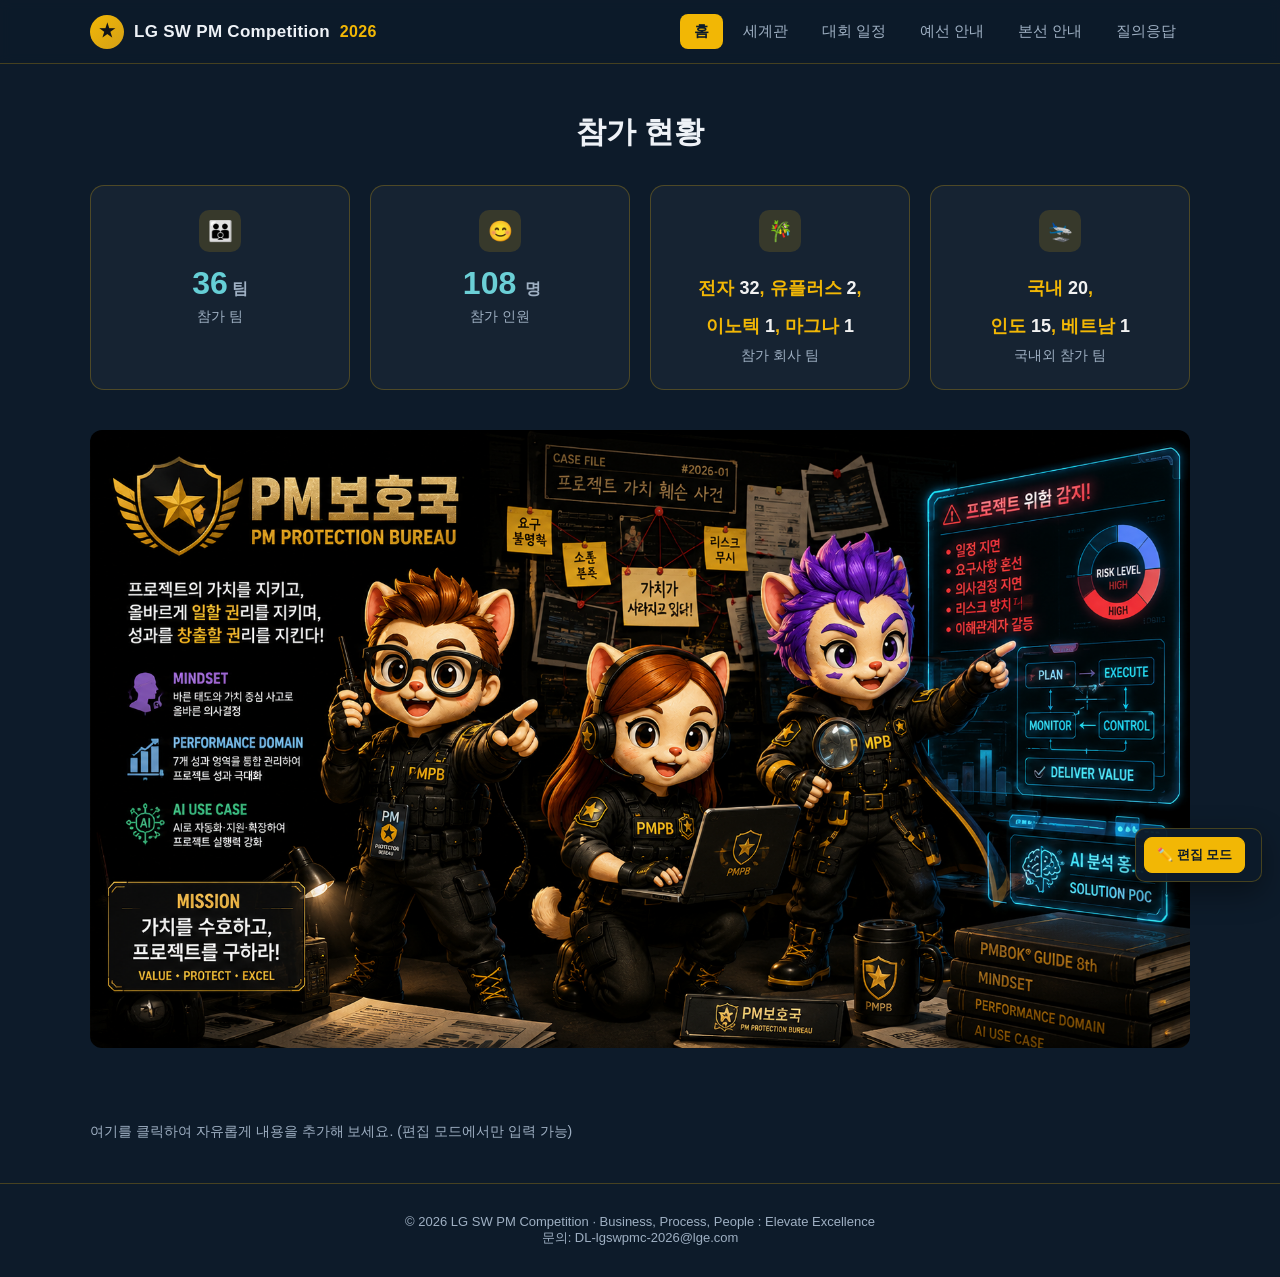
==== index.html @ bada1f9b "참가 현황 아래 PMPB 캐릭터 이미지 추가" ====
<!DOCTYPE html>
<html lang="ko"><head>
<meta charset="UTF-8">
<meta name="viewport" content="width=device-width, initial-scale=1.0">
<title>LG SW PM Competition 2026</title>
<link rel="stylesheet" href="assets/css/style.css">
</head>
<body>
<header class="site-header">
  <div class="container nav-wrap">
    <a class="brand" href="index.html">
      <span class="badge">★</span>
      <span class="title-main">LG SW PM Competition</span>
      <span class="title-year">2026</span>
    </a>
    <button class="nav-toggle" aria-label="메뉴 열기">☰</button>
    <nav>
      <ul class="nav-menu">
        <li><a href="index.html" class="active">홈</a></li>
        <li><a href="worldview.html">세계관</a></li>
        <li><a href="schedule.html">대회 일정</a></li>
        <li><a href="prelim.html">예선 안내</a></li>
        <li><a href="final.html">본선 안내</a></li>
        <li><a href="qna.html">질의응답</a></li>
      </ul>
    </nav>
  </div>
</header>

<main id="pageContent" class="editable-region">
<section class="section" style="padding-top: 48px;">
  <div class="container">
    <div class="section-head">
      <h2>참가 현황</h2>
    </div>

    <div class="dashboard-grid">
      <div class="stat-card">
        <div class="stat-icon">👪<br></div>
        <div class="stat-value"><span style="color: rgb(121, 242, 251);"><span style="color: rgb(102, 207, 214);">36</span></span><span class="stat-unit">팀</span></div>
        <div class="stat-label">참가 팀</div>
      </div>
      <div class="stat-card">
        <div class="stat-icon">😊<br></div>
        <div class="stat-value"><span class="stat-unit"><font color="#f2b705"><span style="font-size: 32px;"><span style="color: rgb(107, 207, 214);"><span style="color: rgb(106, 208, 215);"><span style="color: rgb(107, 207, 214);">108</span></span></span>&nbsp;</span></font>명</span></div>
        <div class="stat-label">참가 인원</div>
      </div>
      <div class="stat-card">
        <div class="stat-icon">🎋</div>
        <div class="stat-value"><span style="font-size: 18px;"><span style="font-size: 24px;"><span style="font-size: 18px;">전자 <span style="color: rgb(242, 242, 242);">32</span>, 유플러스&nbsp;</span></span></span><span style="color: rgb(242, 242, 242); font-size: 18px; background-color: rgba(255, 255, 255, 0.04);">2</span><span style="font-size: 18px;"><span style="font-size: 24px;"><span style="font-size: 18px;">,<br>이노텍&nbsp;</span></span></span><span style="color: rgb(242, 242, 242); font-size: 18px; background-color: rgba(255, 255, 255, 0.04);">1</span><span style="font-size: 18px;"><span style="font-size: 24px;"><span style="font-size: 18px;">, 마그나 <font color="#f2f2f2">1</font></span></span></span></div>
        <div class="stat-label">참가 회사 팀</div>
      </div>
      <div class="stat-card">
        <div class="stat-icon">🛬</div>
        <div class="stat-value"><span style="background-color: rgba(255, 255, 255, 0.04); font-size: 18px;">국내&nbsp;<span style="color: rgb(242, 242, 242);">20</span>,<br>인도&nbsp;</span><span style="background-color: rgba(255, 255, 255, 0.04); color: rgb(242, 242, 242); font-size: 18px;">15</span><span style="background-color: rgba(255, 255, 255, 0.04); font-size: 18px;">, 베트남&nbsp;</span><span style="background-color: rgba(255, 255, 255, 0.04); color: rgb(242, 242, 242); font-size: 18px;">1</span></div>
        <div class="stat-label">국내외 참가 팀</div></div></div>

    <div class="hero-image-wrap" style="text-align:center; margin-top: 40px;">
      <img src="assets/img/pmpb_project.png" alt="PM 보호국" style="max-width:100%; height:auto; border-radius: 12px;">
    </div>
  </div></section>
</main>

<div id="freeNotes" class="editable-region free-notes" data-placeholder="여기를 클릭하여 자유롭게 내용을 추가해 보세요. (편집 모드에서만 입력 가능)"></div>

<footer class="site-footer">
  <div class="container">
    © 2026 LG SW PM Competition · Business, Process, People : Elevate Excellence<br>
    문의: DL-lgswpmc-2026@lge.com
  </div>
</footer>

<script src="assets/js/main.js"></script>
<script src="assets/js/editor.js"></script>



</body></html>
---- assets/css/style.css ----
:root {
  --navy: #0d1b2a;
  --navy-light: #16283d;
  --gold: #f2b705;
  --gold-dark: #d4a017;
  --black: #111318;
  --text: #eef2f7;
  --muted: #9fb0c3;
  --card: rgba(255, 255, 255, 0.04);
  --border: rgba(242, 183, 5, 0.25);
}

* { box-sizing: border-box; }

html, body {
  margin: 0;
  padding: 0;
  background: var(--navy);
  color: var(--text);
  font-family: "Pretendard", "Segoe UI", "Malgun Gothic", sans-serif;
  scroll-behavior: smooth;
}

a { color: inherit; text-decoration: none; }

img { max-width: 100%; display: block; }

.container {
  width: min(1100px, 92%);
  margin: 0 auto;
}

/* Header / Nav */
.site-header {
  position: sticky;
  top: 0;
  z-index: 100;
  background: rgba(13, 27, 42, 0.92);
  backdrop-filter: blur(6px);
  border-bottom: 1px solid var(--border);
}

.nav-wrap {
  display: flex;
  align-items: center;
  justify-content: space-between;
  padding: 14px 0;
}

.brand {
  display: flex;
  align-items: center;
  gap: 10px;
  font-weight: 800;
  letter-spacing: 0.3px;
}

.brand .badge {
  width: 34px;
  height: 34px;
  border-radius: 50%;
  background: linear-gradient(135deg, var(--gold), var(--gold-dark));
  display: flex;
  align-items: center;
  justify-content: center;
  color: var(--black);
  font-size: 16px;
}

.brand .title-main { color: var(--text); font-size: 17px; }
.brand .title-year { color: var(--gold); }

.nav-menu {
  display: flex;
  gap: 6px;
  list-style: none;
  margin: 0;
  padding: 0;
}

.nav-menu a {
  display: inline-block;
  padding: 8px 14px;
  border-radius: 8px;
  font-size: 14.5px;
  color: var(--muted);
  transition: 0.2s;
}

.nav-menu a:hover,
.nav-menu a.active {
  color: var(--navy);
  background: var(--gold);
  font-weight: 700;
}

.nav-toggle {
  display: none;
  background: none;
  border: 1px solid var(--border);
  color: var(--gold);
  padding: 8px 12px;
  border-radius: 8px;
  font-size: 18px;
  cursor: pointer;
}

/* Hero */
.hero {
  position: relative;
  padding: 56px 0 40px;
  overflow: hidden;
}

.hero::before {
  content: "";
  position: absolute;
  inset: 0;
  background: radial-gradient(circle at 20% 20%, rgba(242, 183, 5, 0.12), transparent 45%),
    radial-gradient(circle at 80% 60%, rgba(120, 60, 220, 0.14), transparent 45%);
  pointer-events: none;
}

.hero-grid {
  display: grid;
  grid-template-columns: 1.1fr 1fr;
  gap: 32px;
  align-items: center;
  position: relative;
  z-index: 1;
}

.hero-image {
  border-radius: 18px;
  overflow: hidden;
  border: 1px solid var(--border);
  background: var(--card);
  box-shadow: 0 20px 50px rgba(0, 0, 0, 0.35);
}

.hero-image img {
  width: 100%;
  height: auto;
}

.hero-image .img-fallback {
  aspect-ratio: 16/10;
  display: flex;
  align-items: center;
  justify-content: center;
  color: var(--muted);
  font-size: 14px;
  text-align: center;
  padding: 20px;
}

.eyebrow {
  display: inline-block;
  color: var(--gold);
  font-weight: 700;
  letter-spacing: 1.5px;
  font-size: 13px;
  margin-bottom: 12px;
  text-transform: uppercase;
}

.hero h1 {
  font-size: clamp(28px, 4vw, 44px);
  line-height: 1.25;
  margin: 0 0 16px;
}

.hero h1 .accent { color: var(--gold); }

.hero p.lead {
  color: var(--muted);
  font-size: 16px;
  line-height: 1.7;
  margin-bottom: 24px;
}

.btn-row { display: flex; gap: 12px; flex-wrap: wrap; }

.btn {
  display: inline-block;
  padding: 12px 22px;
  border-radius: 10px;
  font-weight: 700;
  font-size: 14.5px;
  cursor: pointer;
  border: 1px solid transparent;
  transition: 0.2s;
}

.btn-primary {
  background: var(--gold);
  color: var(--navy);
}
.btn-primary:hover { background: var(--gold-dark); }

.btn-ghost {
  background: transparent;
  border-color: var(--border);
  color: var(--text);
}
.btn-ghost:hover { border-color: var(--gold); color: var(--gold); }

/* Sections */
.section { padding: 64px 0; }
.section-alt { background: var(--navy-light); }

.section-head { margin-bottom: 32px; text-align: center; }
.section-head h2 { font-size: clamp(22px, 3vw, 30px); margin: 0 0 10px; }
.section-head p { color: var(--muted); max-width: 640px; margin: 0 auto; }

.card-grid {
  display: grid;
  grid-template-columns: repeat(3, 1fr);
  gap: 20px;
}

.card {
  background: var(--card);
  border: 1px solid var(--border);
  border-radius: 14px;
  padding: 24px;
}

.card .icon {
  width: 42px;
  height: 42px;
  border-radius: 10px;
  background: rgba(242, 183, 5, 0.15);
  color: var(--gold);
  display: flex;
  align-items: center;
  justify-content: center;
  font-size: 20px;
  margin-bottom: 14px;
}

.card h3 { margin: 0 0 8px; font-size: 17px; }
.card p { margin: 0; color: var(--muted); font-size: 14px; line-height: 1.65; }

/* Character strip */
.character-strip {
  display: grid;
  grid-template-columns: repeat(3, 1fr);
  gap: 20px;
  margin-top: 36px;
}

.character-card {
  background: var(--card);
  border: 1px solid var(--border);
  border-radius: 14px;
  padding: 20px;
  text-align: center;
}

.character-card h4 { margin: 10px 0 6px; color: var(--gold); }
.character-card p { color: var(--muted); font-size: 13.5px; line-height: 1.6; margin: 0; }

/* Timeline */
.timeline {
  position: relative;
  margin: 0;
  padding: 0;
  list-style: none;
}

.timeline::before {
  content: "";
  position: absolute;
  left: 18px;
  top: 0;
  bottom: 0;
  width: 2px;
  background: var(--border);
}

.timeline li {
  position: relative;
  padding: 0 0 32px 52px;
}

.timeline li::before {
  content: "";
  position: absolute;
  left: 10px;
  top: 4px;
  width: 18px;
  height: 18px;
  border-radius: 50%;
  background: var(--gold);
  border: 3px solid var(--navy);
}

.timeline .date {
  color: var(--gold);
  font-weight: 700;
  font-size: 13.5px;
  display: block;
  margin-bottom: 6px;
}

.timeline h3 { margin: 0 0 6px; font-size: 17px; }
.timeline p { margin: 0; color: var(--muted); font-size: 14px; line-height: 1.6; }

/* Dashboard (home stat cards) */
.dashboard-grid {
  display: grid;
  grid-template-columns: repeat(4, 1fr);
  gap: 20px;
}

.stat-card {
  background: var(--card);
  border: 1px solid var(--border);
  border-radius: 14px;
  padding: 24px;
  text-align: center;
}

.stat-icon {
  width: 42px;
  height: 42px;
  margin: 0 auto 12px;
  border-radius: 10px;
  background: rgba(242, 183, 5, 0.15);
  color: var(--gold);
  display: flex;
  align-items: center;
  justify-content: center;
  font-size: 20px;
}

.stat-value {
  font-size: 32px;
  font-weight: 800;
  color: var(--gold);
  line-height: 1.2;
}

.stat-value .stat-unit {
  font-size: 16px;
  font-weight: 600;
  color: var(--muted);
  margin-left: 4px;
}

.stat-label {
  margin-top: 6px;
  font-size: 13.5px;
  color: var(--muted);
}

/* Progress steps (home) */
.progress-steps {
  position: relative;
  margin: 0;
  padding: 0;
  list-style: none;
}

.progress-steps::before {
  content: "";
  position: absolute;
  left: 18px;
  top: 0;
  bottom: 0;
  width: 2px;
  background: var(--border);
}

.progress-steps li {
  position: relative;
  padding: 0 0 32px 52px;
}

.progress-steps .step-dot {
  position: absolute;
  left: 10px;
  top: 4px;
  width: 18px;
  height: 18px;
  border-radius: 50%;
  background: var(--navy-light);
  border: 3px solid var(--border);
}

.progress-steps .step-done .step-dot {
  background: var(--gold);
  border-color: var(--navy);
}

.progress-steps .step-active .step-dot {
  background: var(--navy);
  border-color: var(--gold);
  box-shadow: 0 0 0 3px rgba(242, 183, 5, 0.25);
}

.progress-steps .step-status {
  display: inline-block;
  font-size: 12px;
  font-weight: 700;
  color: var(--muted);
  background: rgba(255, 255, 255, 0.06);
  border-radius: 999px;
  padding: 2px 10px;
  margin-bottom: 6px;
}

.progress-steps .step-done .step-status {
  color: var(--navy);
  background: var(--gold);
}

.progress-steps .step-active .step-status {
  color: var(--gold);
  background: rgba(242, 183, 5, 0.15);
}

.progress-steps h3 { margin: 0 0 6px; font-size: 17px; }
.progress-steps p { margin: 0; color: var(--muted); font-size: 14px; line-height: 1.6; }

/* Info table */
.info-table {
  width: 100%;
  border-collapse: collapse;
  overflow: hidden;
  border-radius: 12px;
  border: 1px solid var(--border);
}

.info-table th, .info-table td {
  padding: 14px 18px;
  text-align: left;
  border-bottom: 1px solid var(--border);
  font-size: 14.5px;
}

.info-table th {
  width: 180px;
  background: rgba(242, 183, 5, 0.08);
  color: var(--gold);
  font-weight: 700;
}

.info-table tr:last-child th, .info-table tr:last-child td { border-bottom: none; }

.note-box {
  margin-top: 20px;
  padding: 16px 20px;
  border-left: 3px solid var(--gold);
  background: var(--card);
  border-radius: 8px;
  color: var(--muted);
  font-size: 13.5px;
  line-height: 1.7;
}

/* QnA */
.qna-form {
  background: var(--card);
  border: 1px solid var(--border);
  border-radius: 14px;
  padding: 28px;
  margin-bottom: 36px;
}

.form-row {
  display: grid;
  grid-template-columns: 1fr 1fr;
  gap: 16px;
  margin-bottom: 16px;
}

.form-field { display: flex; flex-direction: column; gap: 6px; }
.form-field.full { grid-column: 1 / -1; }

.form-field label { font-size: 13.5px; color: var(--muted); font-weight: 600; }

.form-field input,
.form-field textarea {
  background: var(--navy);
  border: 1px solid var(--border);
  border-radius: 8px;
  padding: 10px 12px;
  color: var(--text);
  font-size: 14px;
  font-family: inherit;
}

.form-field textarea { resize: vertical; min-height: 110px; }

.form-field input:focus,
.form-field textarea:focus {
  outline: none;
  border-color: var(--gold);
}

.form-actions {
  display: flex;
  align-items: center;
  gap: 14px;
}

.form-status { font-size: 13.5px; color: var(--muted); }
.form-status.success { color: #7ee787; }
.form-status.error { color: #ff8080; }

.qna-list { display: flex; flex-direction: column; gap: 14px; }

.qna-item {
  background: var(--card);
  border: 1px solid var(--border);
  border-radius: 12px;
  padding: 18px 20px;
}

.qna-item .qna-meta {
  display: flex;
  justify-content: space-between;
  color: var(--muted);
  font-size: 12.5px;
  margin-bottom: 8px;
}

.qna-item h4 { margin: 0 0 8px; font-size: 15.5px; }
.qna-item p { margin: 0; color: var(--muted); font-size: 14px; line-height: 1.6; white-space: pre-wrap; }

.empty-state {
  text-align: center;
  color: var(--muted);
  font-size: 14px;
  padding: 30px 0;
  border: 1px dashed var(--border);
  border-radius: 12px;
}

/* Free notes (bottom free-text block, editable in edit mode) */
.free-notes {
  width: min(1100px, 92%);
  margin: 0 auto;
  padding: 8px 0 40px;
  text-align: left;
  font-size: 14px;
  line-height: 1.7;
}

.free-notes:empty::before {
  content: attr(data-placeholder);
  color: var(--muted);
}

/* 자유 작성 영역에 붙여넣은 콘텐츠의 흰색 배경을 무시하고, 링크는 그대로 유지 */
.free-notes,
.free-notes * {
  background-color: transparent !important;
  background-image: none !important;
}

.free-notes a {
  color: var(--gold);
  text-decoration: underline;
}

/* 본문 영역에 붙여넣은 링크/텍스트의 흰색 배경 제거 (카드 등 자체 컴포넌트 배경은 영향 없음) */
.editable-region a[style*="background"],
.editable-region span[style*="background"] {
  background-color: transparent !important;
  background-image: none !important;
}

/* Footer */
.site-footer {
  border-top: 1px solid var(--border);
  padding: 30px 0;
  color: var(--muted);
  font-size: 13px;
  text-align: center;
}

@media (max-width: 900px) {
  .hero-grid { grid-template-columns: 1fr; }
  .card-grid, .character-strip { grid-template-columns: 1fr; }
  .dashboard-grid { grid-template-columns: repeat(2, 1fr); }
  .form-row { grid-template-columns: 1fr; }
  .nav-menu {
    position: absolute;
    top: 100%;
    left: 0;
    right: 0;
    flex-direction: column;
    background: var(--navy);
    border-bottom: 1px solid var(--border);
    padding: 10px;
    display: none;
  }
  .nav-menu.open { display: flex; }
  .nav-toggle { display: inline-block; }
}

/* In-place editor */
.editable-region.edit-active {
  outline: 2px dashed var(--gold);
  outline-offset: 6px;
}

.editable-region.edit-active * {
  cursor: text;
}

.free-notes.edit-active {
  min-height: 80px;
  border-radius: 10px;
}

.editor-toolbar {
  position: fixed;
  right: 18px;
  bottom: 18px;
  z-index: 999;
  display: flex;
  align-items: center;
  gap: 8px;
  background: rgba(13, 27, 42, 0.95);
  border: 1px solid var(--border);
  border-radius: 10px;
  padding: 8px;
  box-shadow: 0 10px 30px rgba(0, 0, 0, 0.4);
  flex-wrap: wrap;
  max-width: 90vw;
}

.editor-btn {
  background: transparent;
  border: 1px solid var(--border);
  color: var(--text);
  padding: 8px 12px;
  border-radius: 8px;
  font-size: 13px;
  font-weight: 600;
  cursor: pointer;
  white-space: nowrap;
}

.editor-btn:hover { border-color: var(--gold); color: var(--gold); }

.editor-btn-main {
  background: var(--gold);
  color: var(--navy);
  border-color: var(--gold);
}
.editor-btn-main:hover { background: var(--gold-dark); color: var(--navy); }

.editor-btn-danger { border-color: #ff8080; color: #ff8080; }
.editor-btn-danger:hover { background: #ff8080; color: var(--navy); }

.editor-color-label {
  display: flex;
  align-items: center;
  gap: 6px;
  font-size: 12px;
  color: var(--muted);
}

.editor-color-label input[type="color"] {
  width: 28px;
  height: 24px;
  padding: 0;
  border: 1px solid var(--border);
  border-radius: 6px;
  background: transparent;
  cursor: pointer;
}

.editor-size-select {
  background: var(--navy);
  border: 1px solid var(--border);
  border-radius: 8px;
  padding: 6px 8px;
  color: var(--text);
  font-size: 12px;
}

.editor-status {
  font-size: 12px;
  color: var(--muted);
  max-width: 220px;
}

.editor-modal-overlay {
  position: fixed;
  inset: 0;
  z-index: 1000;
  background: rgba(0, 0, 0, 0.55);
  display: flex;
  align-items: center;
  justify-content: center;
}

.editor-modal-box {
  background: var(--navy-light);
  border: 1px solid var(--border);
  border-radius: 12px;
  padding: 24px;
  width: min(360px, 90vw);
  box-shadow: 0 20px 50px rgba(0, 0, 0, 0.45);
}

.editor-modal-box h3 {
  margin: 0 0 10px;
  font-size: 17px;
  color: var(--gold);
}

.editor-modal-box p {
  margin: 0 0 16px;
  color: var(--muted);
  font-size: 14px;
  line-height: 1.6;
}

.editor-modal-input {
  width: 100%;
  background: var(--navy);
  border: 1px solid var(--border);
  border-radius: 8px;
  padding: 10px 12px;
  color: var(--text);
  font-size: 14px;
  margin-bottom: 18px;
}

.editor-modal-input:focus {
  outline: none;
  border-color: var(--gold);
}

.editor-modal-actions {
  display: flex;
  justify-content: flex-end;
  gap: 10px;
}
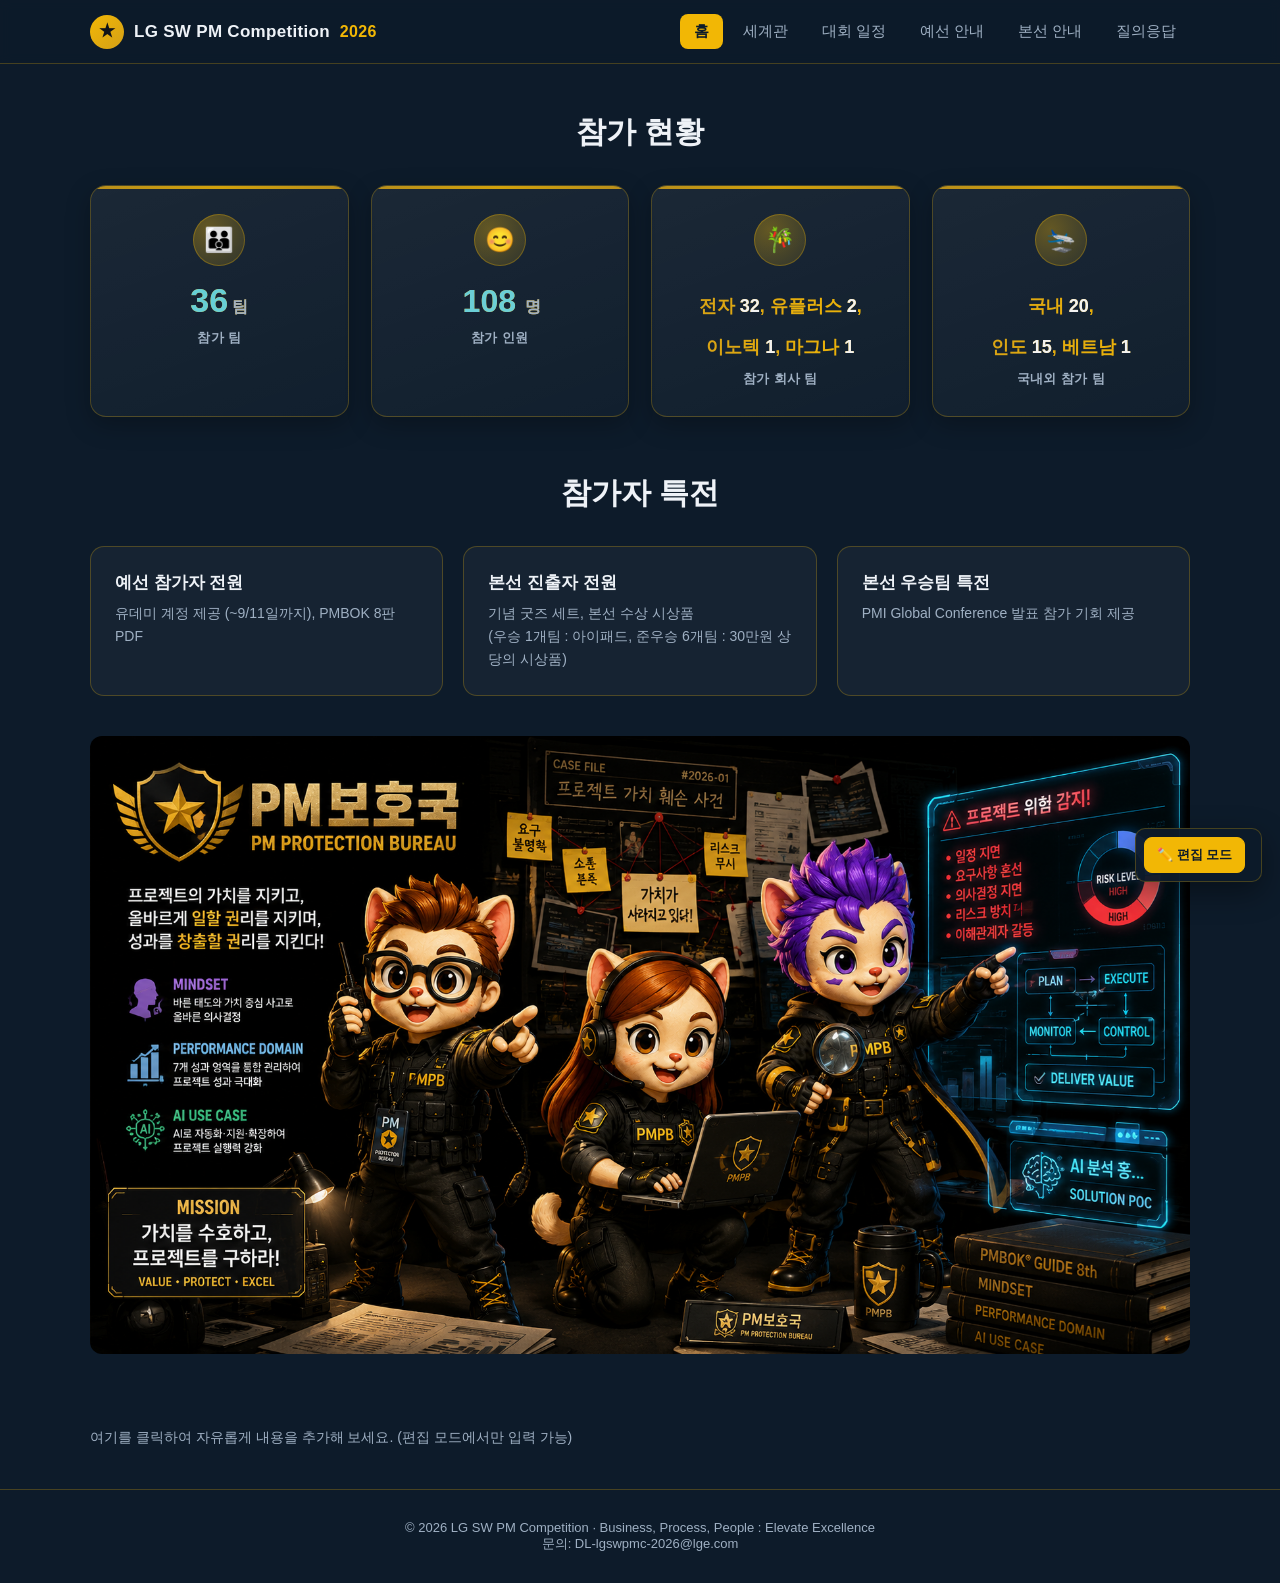
==== commit c90fa4c9: "홈페이지에 참가자 특전 섹션 추가" ====
--- a/index.html
+++ b/index.html
@@ -55,6 +55,24 @@
         <div class="stat-value"><span style="background-color: rgba(255, 255, 255, 0.04); font-size: 18px;">국내&nbsp;<span style="color: rgb(242, 242, 242);">20</span>,<br>인도&nbsp;</span><span style="background-color: rgba(255, 255, 255, 0.04); color: rgb(242, 242, 242); font-size: 18px;">15</span><span style="background-color: rgba(255, 255, 255, 0.04); font-size: 18px;">, 베트남&nbsp;</span><span style="background-color: rgba(255, 255, 255, 0.04); color: rgb(242, 242, 242); font-size: 18px;">1</span></div>
         <div class="stat-label">국내외 참가 팀</div></div></div>
 
+    <div class="section-head" style="margin-top: 56px;">
+      <h2>참가자 특전</h2>
+    </div>
+    <div class="card-grid">
+      <div class="card">
+        <h3>예선 참가자 전원</h3>
+        <p>유데미 계정 제공 (~9/11일까지), PMBOK 8판 PDF</p>
+      </div>
+      <div class="card">
+        <h3>본선 진출자 전원</h3>
+        <p>기념 굿즈 세트, 본선 수상 시상품<br>(우승 1개팀 : 아이패드, 준우승 6개팀 : 30만원 상당의 시상품)</p>
+      </div>
+      <div class="card">
+        <h3>본선 우승팀 특전</h3>
+        <p>PMI Global Conference 발표 참가 기회 제공</p>
+      </div>
+    </div>
+
     <div class="hero-image-wrap" style="text-align:center; margin-top: 40px;">
       <img src="assets/img/pmpb_project.png" alt="PM 보호국" style="max-width:100%; height:auto; border-radius: 12px;">
     </div>
--- a/assets/css/style.css
+++ b/assets/css/style.css
@@ -311,35 +311,60 @@
 .dashboard-grid {
   display: grid;
   grid-template-columns: repeat(4, 1fr);
-  gap: 20px;
+  gap: 22px;
 }
 
 .stat-card {
-  background: var(--card);
-  border: 1px solid var(--border);
-  border-radius: 14px;
-  padding: 24px;
+  position: relative;
+  background: linear-gradient(160deg, rgba(255, 255, 255, 0.06), rgba(255, 255, 255, 0.02));
+  border: 1px solid var(--border);
+  border-radius: 16px;
+  padding: 28px 22px;
   text-align: center;
+  overflow: hidden;
+  box-shadow: 0 8px 24px rgba(0, 0, 0, 0.25);
+  transition: transform 0.25s ease, box-shadow 0.25s ease, border-color 0.25s ease;
+}
+
+.stat-card::before {
+  content: "";
+  position: absolute;
+  top: 0;
+  left: 0;
+  right: 0;
+  height: 3px;
+  background: linear-gradient(90deg, var(--gold-dark), var(--gold), var(--gold-dark));
+  opacity: 0.85;
+}
+
+.stat-card:hover {
+  transform: translateY(-6px);
+  border-color: var(--gold);
+  box-shadow: 0 16px 32px rgba(0, 0, 0, 0.35), 0 0 0 1px rgba(242, 183, 5, 0.2);
 }
 
 .stat-icon {
-  width: 42px;
-  height: 42px;
-  margin: 0 auto 12px;
-  border-radius: 10px;
-  background: rgba(242, 183, 5, 0.15);
+  width: 52px;
+  height: 52px;
+  margin: 0 auto 14px;
+  border-radius: 50%;
+  background: radial-gradient(circle at 30% 30%, rgba(242, 183, 5, 0.35), rgba(242, 183, 5, 0.1));
   color: var(--gold);
   display: flex;
   align-items: center;
   justify-content: center;
-  font-size: 20px;
+  font-size: 24px;
+  box-shadow: inset 0 0 0 1px rgba(242, 183, 5, 0.3);
 }
 
 .stat-value {
-  font-size: 32px;
+  font-size: 34px;
   font-weight: 800;
-  color: var(--gold);
   line-height: 1.2;
+  background: linear-gradient(90deg, var(--gold-dark), var(--gold));
+  -webkit-background-clip: text;
+  background-clip: text;
+  color: transparent;
 }
 
 .stat-value .stat-unit {
@@ -347,13 +372,24 @@
   font-weight: 600;
   color: var(--muted);
   margin-left: 4px;
+  background: none;
+  -webkit-background-clip: initial;
+  background-clip: initial;
 }
 
 .stat-label {
-  margin-top: 6px;
-  font-size: 13.5px;
-  color: var(--muted);
-}
+  margin-top: 8px;
+  font-size: 13px;
+  font-weight: 600;
+  letter-spacing: 0.4px;
+  color: var(--muted);
+  text-transform: uppercase;
+}
+
+@media (max-width: 720px) {
+  .dashboard-grid { grid-template-columns: repeat(2, 1fr); }
+}
+
 
 /* Progress steps (home) */
 .progress-steps {
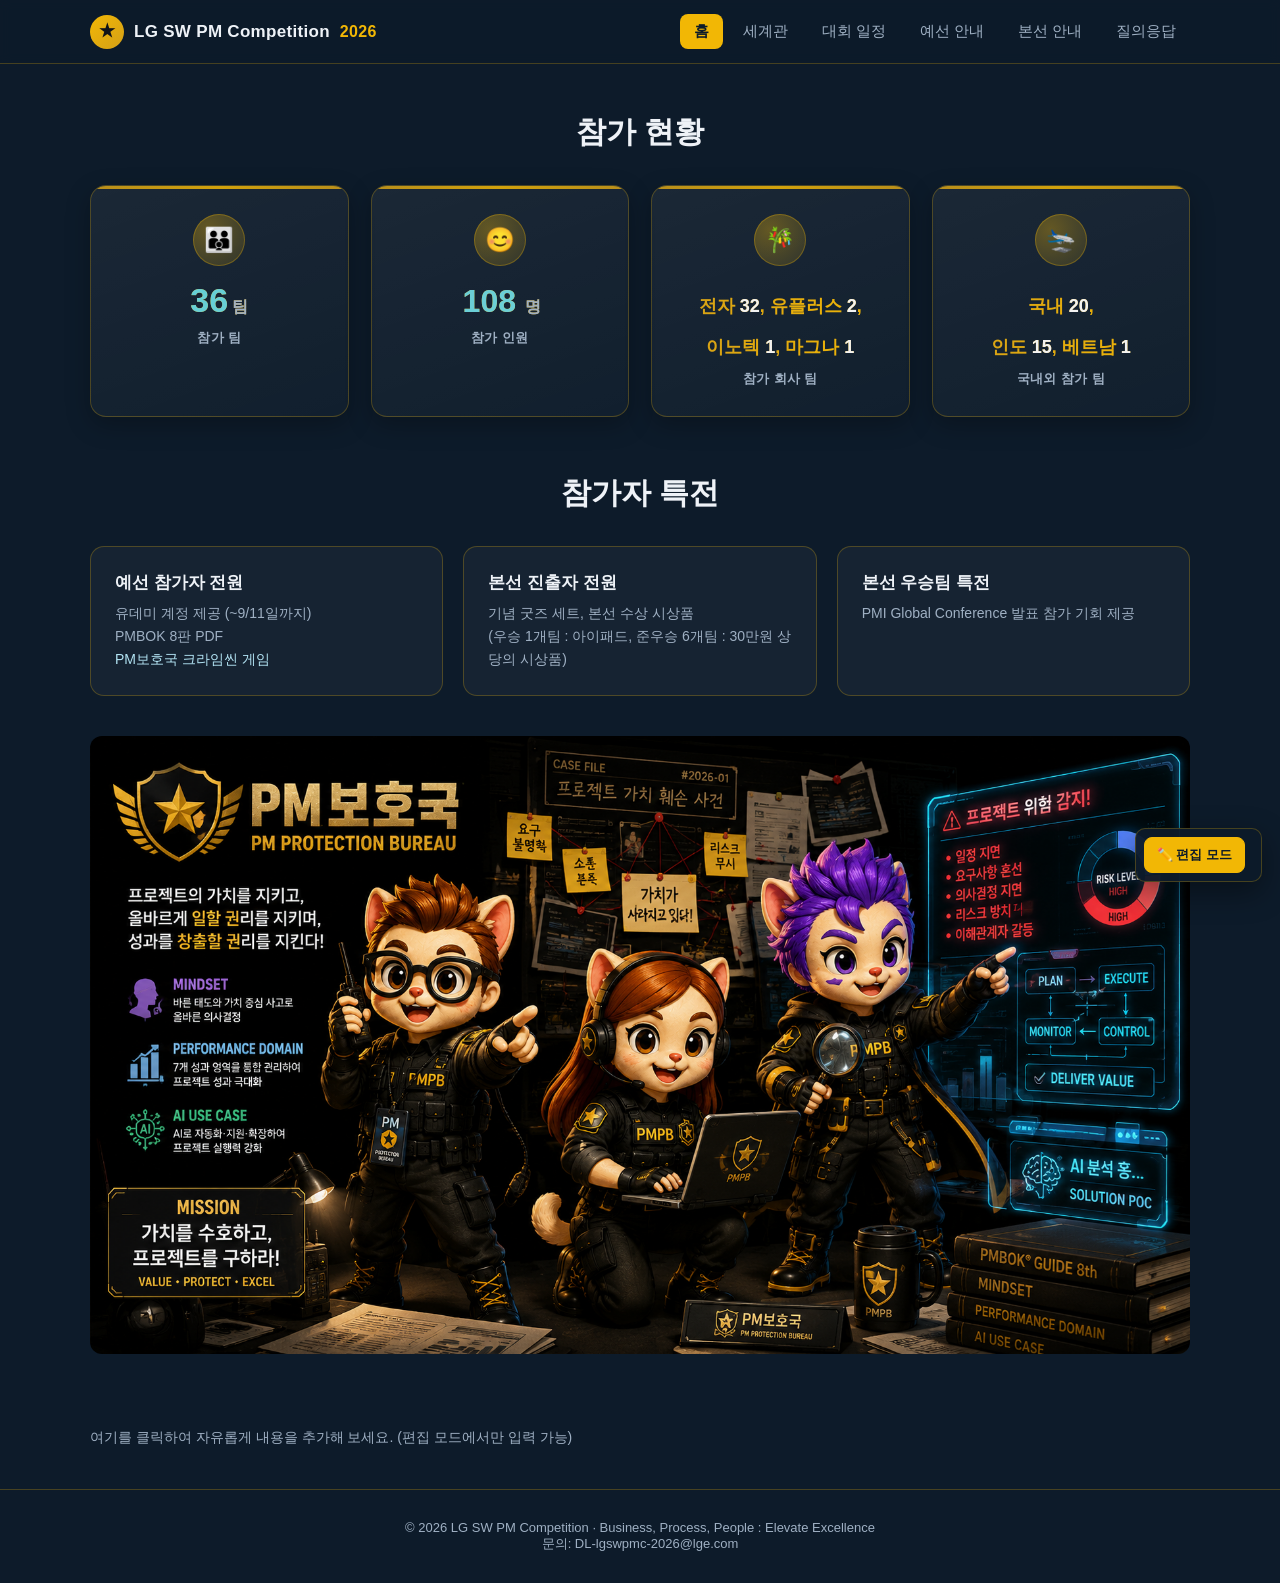
==== commit a21dc174: "참가자 특전 - 예선 참가자 전원 항목에 크라임씬 게임 추가 및 텍스트 색상 반영" ====
--- a/index.html
+++ b/index.html
@@ -61,7 +61,7 @@
     <div class="card-grid">
       <div class="card">
         <h3>예선 참가자 전원</h3>
-        <p>유데미 계정 제공 (~9/11일까지), PMBOK 8판 PDF</p>
+        <p>유데미 계정 제공 (~9/11일까지)</p><p>PMBOK 8판 PDF</p><p><span style="color: rgb(179, 228, 244); background-color: rgba(255, 255, 255, 0.04);">PM보호국 크라임씬 게임</span></p>
       </div>
       <div class="card">
         <h3>본선 진출자 전원</h3>
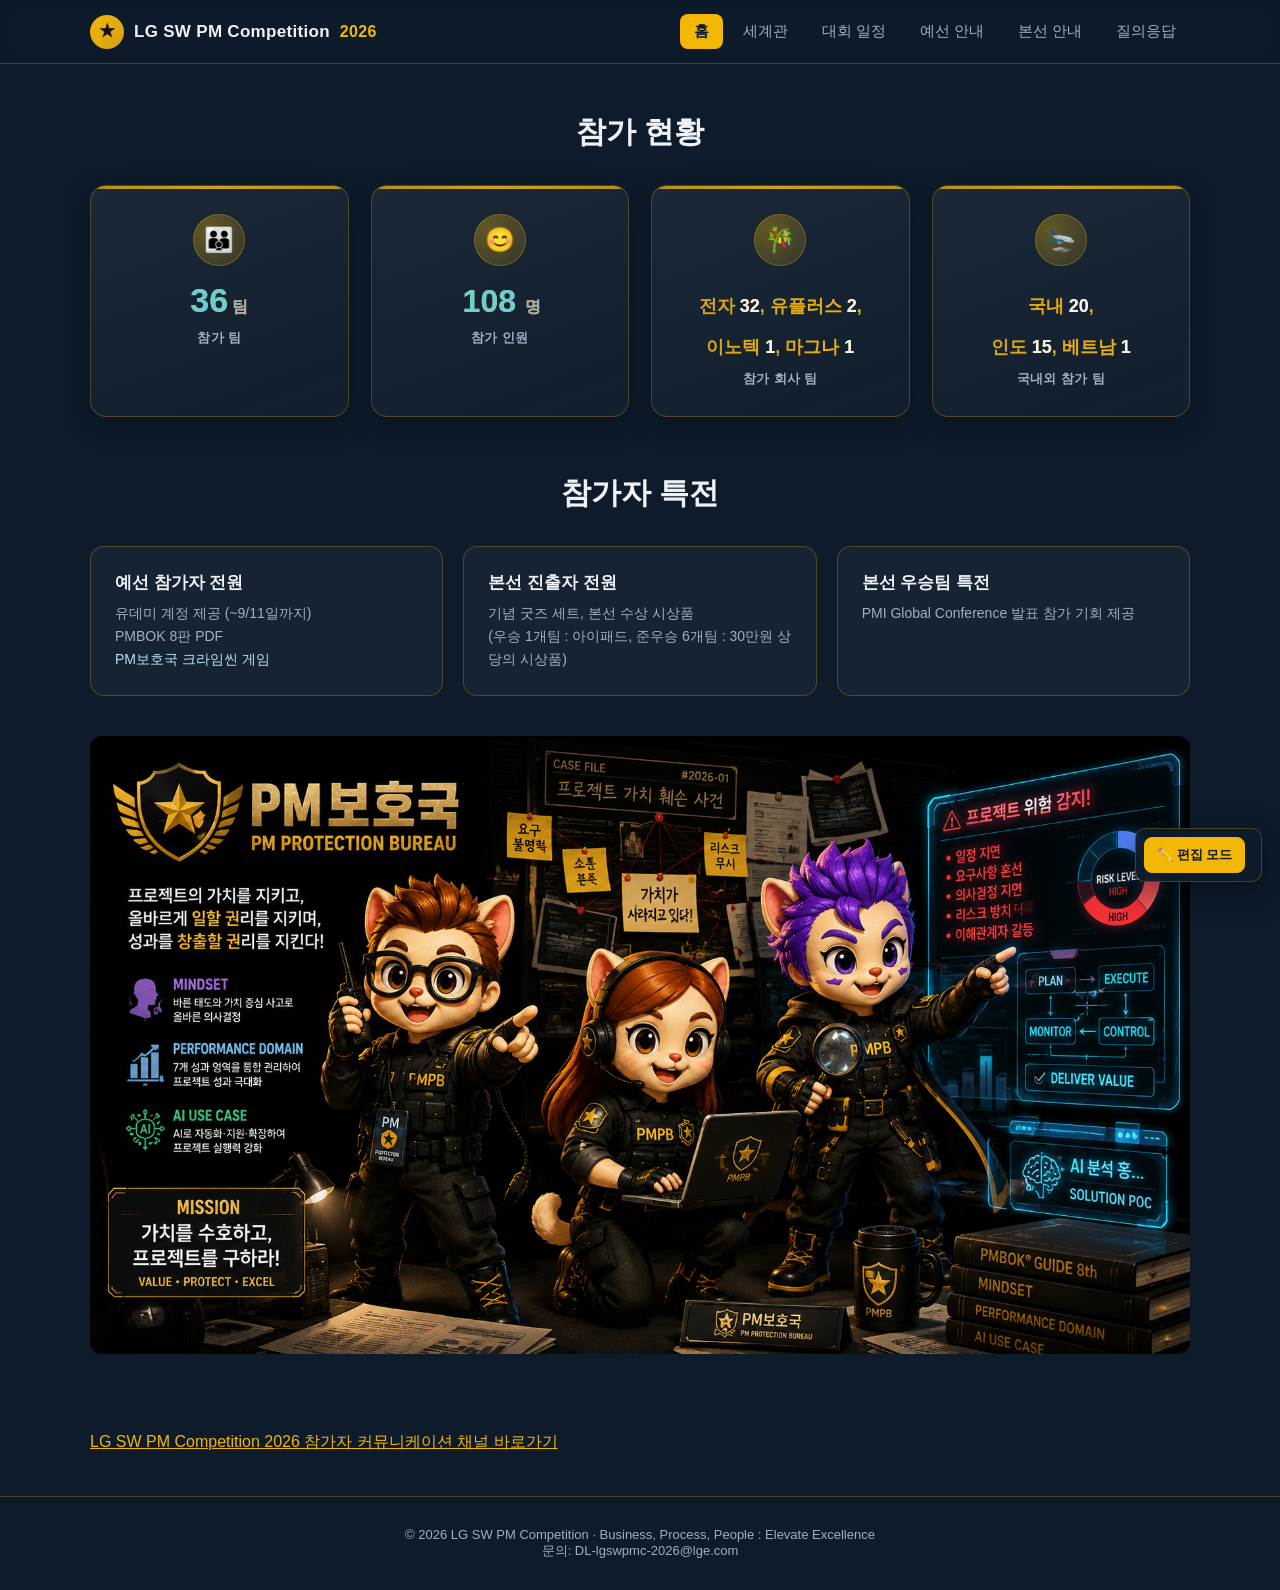
==== commit f4a76a77: "홈 하단 커뮤니케이션 채널 텍스트에 링크 추가" ====
--- a/index.html
+++ b/index.html
@@ -79,7 +79,7 @@
   </div></section>
 </main>
 
-<div id="freeNotes" class="editable-region free-notes" data-placeholder="여기를 클릭하여 자유롭게 내용을 추가해 보세요. (편집 모드에서만 입력 가능)"></div>
+<div id="freeNotes" class="editable-region free-notes" data-placeholder="여기를 클릭하여 자유롭게 내용을 추가해 보세요. (편집 모드에서만 입력 가능)"><span style="color: rgb(249, 220, 238);"><span style="color: rgb(240, 204, 226);"><span style="color: rgb(245, 219, 235);"><span style="color: rgb(251, 223, 240);"><span style="font-size: 18px;"><span style="font-size: 16px;"><a href="https://quizn.show/pbd/info/board/1113834" target="_blank" rel="noopener noreferrer">LG SW PM Competition 2026 참가자 커뮤니케이션 채널 바로가기</a></span></span></span></span></span></span></div>
 
 <footer class="site-footer">
   <div class="container">
--- a/assets/css/style.css
+++ b/assets/css/style.css
@@ -28,6 +28,29 @@
 .container {
   width: min(1100px, 92%);
   margin: 0 auto;
+}
+
+/* Page background silhouette (일정/예선/본선/질의응답 페이지) */
+body.has-bg-silhouette {
+  position: relative;
+}
+
+body.has-bg-silhouette::before {
+  content: "";
+  position: fixed;
+  inset: 0;
+  z-index: 0;
+  background-image: url("../img/pmpb_silhouette.png");
+  background-repeat: no-repeat;
+  background-position: bottom right;
+  background-size: min(560px, 55vw);
+  opacity: 0.08;
+  pointer-events: none;
+}
+
+body.has-bg-silhouette > * {
+  position: relative;
+  z-index: 1;
 }
 
 /* Header / Nav */
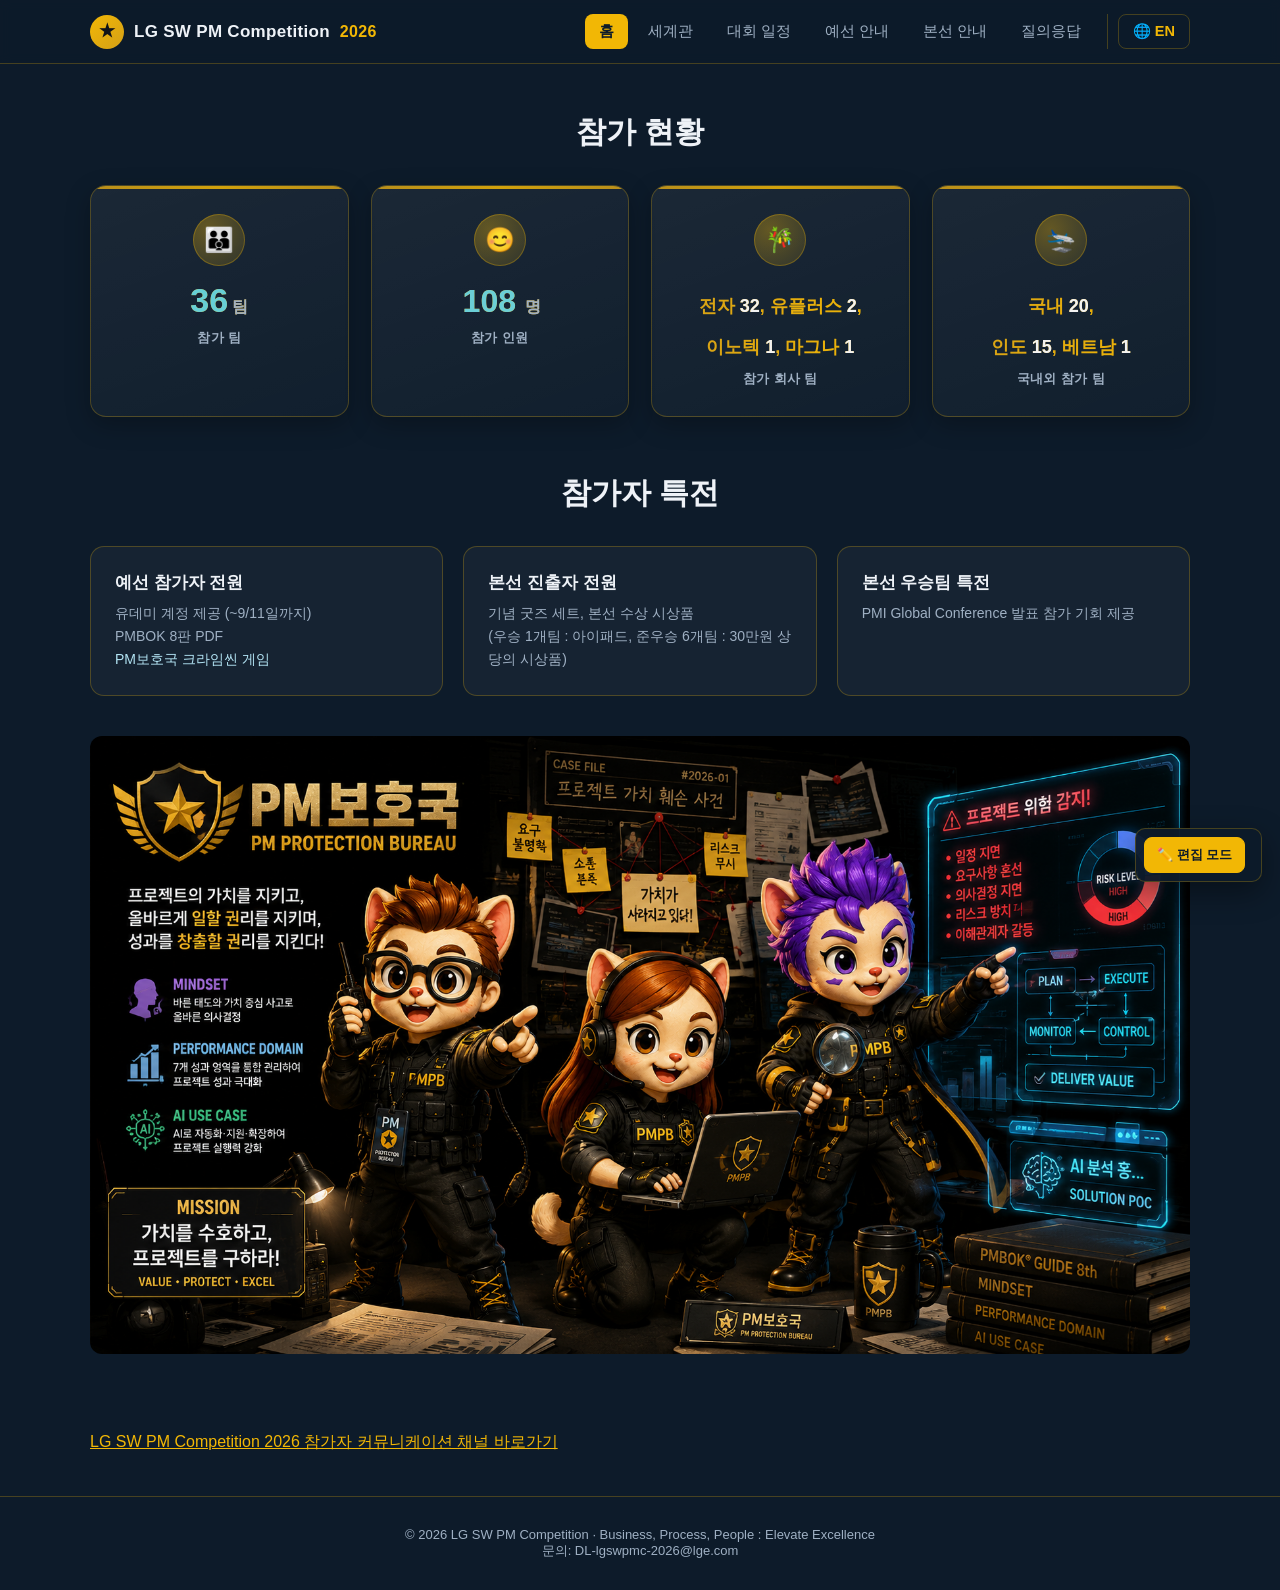
==== commit 5130d335: "Add English (EN) language toggle and translated pages" ====
--- a/index.html
+++ b/index.html
@@ -22,6 +22,7 @@
         <li><a href="prelim.html">예선 안내</a></li>
         <li><a href="final.html">본선 안내</a></li>
         <li><a href="qna.html">질의응답</a></li>
+        <li class="lang-item"><a href="en/index.html">🌐 EN</a></li>
       </ul>
     </nav>
   </div>
--- a/assets/css/style.css
+++ b/assets/css/style.css
@@ -43,8 +43,8 @@
   background-image: url("../img/pmpb_silhouette.png");
   background-repeat: no-repeat;
   background-position: bottom right;
-  background-size: min(560px, 55vw);
-  opacity: 0.08;
+  background-size: min(900px, 80vw);
+  opacity: 0.4;
   pointer-events: none;
 }
 
@@ -126,6 +126,24 @@
   border-radius: 8px;
   font-size: 18px;
   cursor: pointer;
+}
+
+.nav-menu li.lang-item {
+  margin-left: 6px;
+  padding-left: 10px;
+  border-left: 1px solid var(--border);
+}
+
+.nav-menu li.lang-item a {
+  border: 1px solid var(--border);
+  color: var(--gold);
+  font-weight: 600;
+}
+
+.nav-menu li.lang-item a:hover,
+.nav-menu li.lang-item a.active {
+  color: var(--navy);
+  background: var(--gold);
 }
 
 /* Hero */
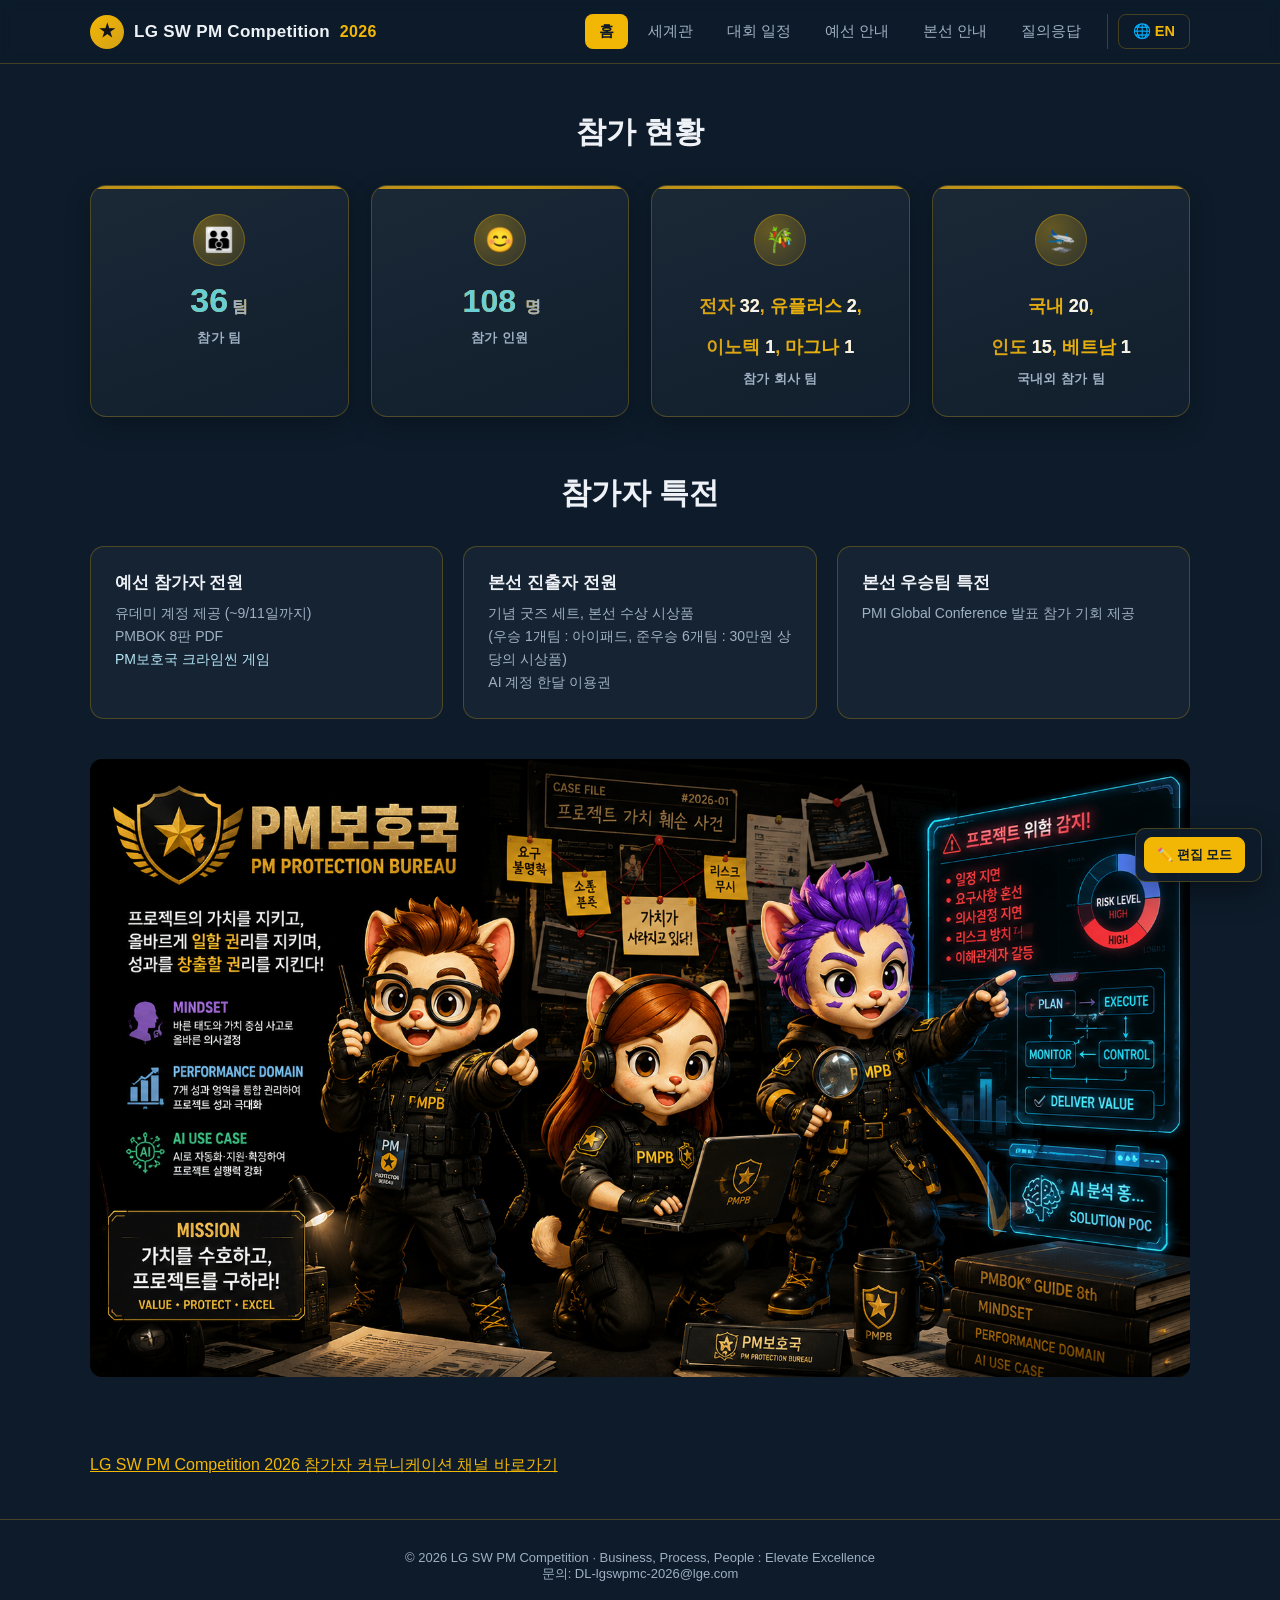
==== commit cc39392b: "Add AI account 1-month subscription to finalist benefits (KO/EN)" ====
--- a/index.html
+++ b/index.html
@@ -66,7 +66,7 @@
       </div>
       <div class="card">
         <h3>본선 진출자 전원</h3>
-        <p>기념 굿즈 세트, 본선 수상 시상품<br>(우승 1개팀 : 아이패드, 준우승 6개팀 : 30만원 상당의 시상품)</p>
+        <p>기념 굿즈 세트, 본선 수상 시상품<br>(우승 1개팀 : 아이패드, 준우승 6개팀 : 30만원 상당의 시상품)</p><p>AI 계정 한달 이용권</p>
       </div>
       <div class="card">
         <h3>본선 우승팀 특전</h3>
--- a/assets/css/style.css
+++ b/assets/css/style.css
@@ -282,6 +282,156 @@
 
 .card h3 { margin: 0 0 8px; font-size: 17px; }
 .card p { margin: 0; color: var(--muted); font-size: 14px; line-height: 1.65; }
+
+/* Worldview (세계관) lore styling */
+.lore-lead {
+  color: var(--text) !important;
+  font-size: 16px;
+}
+
+.lore-text {
+  position: relative;
+  max-width: 760px;
+  margin: 0 auto 10px;
+  text-align: center;
+  font-size: 17px;
+  line-height: 1.9;
+}
+
+.lore-text::before {
+  content: "";
+  position: absolute;
+  inset: -30px 10% auto 10%;
+  height: 260px;
+  z-index: -1;
+  background: radial-gradient(circle at 20% 30%, rgba(242, 183, 5, 0.10), transparent 55%),
+    radial-gradient(circle at 80% 20%, rgba(111, 227, 255, 0.10), transparent 55%),
+    radial-gradient(circle at 50% 90%, rgba(255, 107, 129, 0.08), transparent 55%);
+  pointer-events: none;
+}
+
+.lore-text p { margin: 0 0 20px; }
+
+.lore-text .lore-sub {
+  color: var(--muted);
+  font-size: 14.5px;
+}
+
+.glow-gold {
+  color: var(--gold);
+  font-weight: 800;
+  text-shadow: 0 0 14px rgba(242, 183, 5, 0.55);
+}
+
+.glow-cyan {
+  color: #6fe3ff;
+  font-weight: 700;
+  text-shadow: 0 0 14px rgba(111, 227, 255, 0.5);
+}
+
+.glow-red {
+  color: #ff6b81;
+  font-weight: 800;
+  text-shadow: 0 0 14px rgba(255, 107, 129, 0.55);
+}
+
+.lore-caption {
+  text-align: center;
+  margin: 4px 0 34px;
+  font-size: 13.5px;
+  line-height: 1.7;
+  color: var(--muted);
+}
+
+.lore-caption strong {
+  display: inline-block;
+  color: var(--gold);
+  font-size: 15px;
+  margin-bottom: 4px;
+}
+
+.lore-caption a {
+  color: #6fe3ff;
+  text-decoration: underline;
+  text-underline-offset: 3px;
+}
+
+.lore-caption a:hover { color: var(--gold); }
+
+.card.lore-card {
+  position: relative;
+  overflow: hidden;
+  transition: transform 0.25s ease, border-color 0.25s ease, box-shadow 0.25s ease;
+}
+
+.card.lore-card::before {
+  content: "";
+  position: absolute;
+  top: 0; left: 0; right: 0;
+  height: 3px;
+  background: linear-gradient(90deg, var(--gold-dark), var(--gold), #6fe3ff);
+  opacity: 0.85;
+}
+
+.card.lore-card:hover {
+  transform: translateY(-6px);
+  border-color: var(--gold);
+  box-shadow: 0 16px 32px rgba(0, 0, 0, 0.35), 0 0 0 1px rgba(242, 183, 5, 0.2);
+}
+
+.card.lore-card .icon {
+  width: 52px;
+  height: 52px;
+  font-size: 24px;
+  background: radial-gradient(circle at 30% 30%, rgba(242, 183, 5, 0.35), rgba(242, 183, 5, 0.1));
+  box-shadow: inset 0 0 0 1px rgba(242, 183, 5, 0.3);
+}
+
+.card.lore-card h3 {
+  font-size: 19px;
+  background: linear-gradient(90deg, var(--gold-dark), var(--gold));
+  -webkit-background-clip: text;
+  background-clip: text;
+  color: transparent;
+}
+
+.card.lore-card p { font-size: 14.5px; line-height: 1.75; }
+
+/* Worldview story reveal-in-sequence animation (plays on each page load) */
+@keyframes loreReveal {
+  from {
+    opacity: 0;
+    transform: translateY(16px);
+    filter: blur(3px);
+  }
+  to {
+    opacity: 1;
+    transform: translateY(0);
+    filter: blur(0);
+  }
+}
+
+.reveal-line {
+  opacity: 0;
+  animation: loreReveal 1s cubic-bezier(0.22, 1, 0.36, 1) forwards;
+}
+
+.reveal-line.reveal-0 { animation-delay: 0s; }
+.reveal-line.reveal-1 { animation-delay: 0.3s; }
+.reveal-line.reveal-2 { animation-delay: 1.4s; }
+.reveal-line.reveal-3 { animation-delay: 2.5s; }
+.reveal-line.reveal-4 { animation-delay: 3.7s; }
+.reveal-line.reveal-5 { animation-delay: 4.8s; }
+.reveal-line.reveal-6 { animation-delay: 5.7s; }
+
+@media (prefers-reduced-motion: reduce) {
+  .reveal-line {
+    animation: none;
+    opacity: 1;
+    transform: none;
+    filter: none;
+  }
+}
 
 /* Character strip */
 .character-strip {
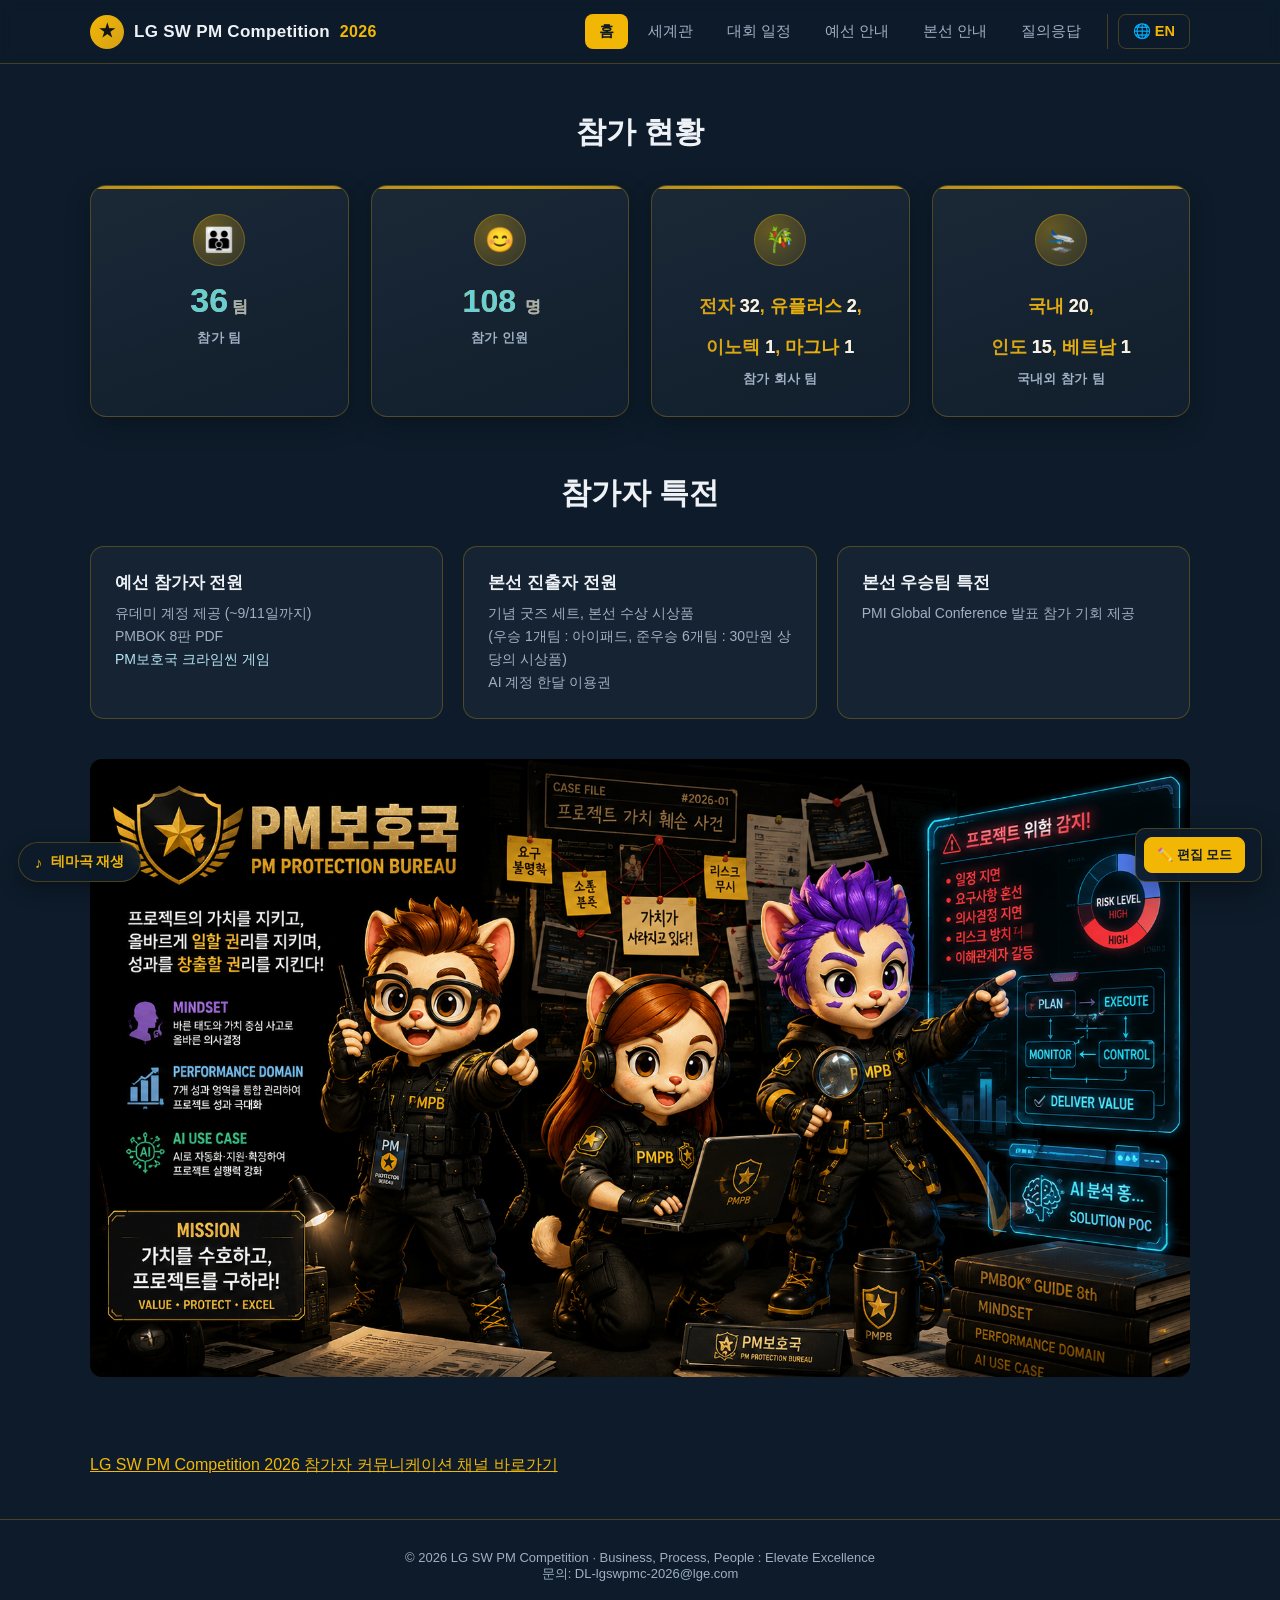
==== commit a768c035: "Add background theme song play button to homepage (KO/EN)" ====
--- a/index.html
+++ b/index.html
@@ -27,6 +27,12 @@
     </nav>
   </div>
 </header>
+
+<audio id="bgMusic" src="assets/audio/bgm.mp3" loop preload="none"></audio>
+<button id="musicToggle" class="music-toggle" type="button" aria-label="테마곡 재생">
+  <span class="music-toggle-icon">♪</span>
+  <span class="music-toggle-label">테마곡 재생</span>
+</button>
 
 <main id="pageContent" class="editable-region">
 <section class="section" style="padding-top: 48px;">
@@ -90,6 +96,7 @@
 </footer>
 
 <script src="assets/js/main.js"></script>
+<script src="assets/js/music.js"></script>
 <script src="assets/js/editor.js"></script>
 
 
--- a/assets/css/style.css
+++ b/assets/css/style.css
@@ -451,6 +451,52 @@
 
 .character-card h4 { margin: 10px 0 6px; color: var(--gold); }
 .character-card p { color: var(--muted); font-size: 13.5px; line-height: 1.6; margin: 0; }
+
+/* Background music toggle button */
+.music-toggle {
+  position: fixed;
+  left: 18px;
+  bottom: 18px;
+  z-index: 90;
+  display: flex;
+  align-items: center;
+  gap: 8px;
+  padding: 10px 16px;
+  border-radius: 999px;
+  border: 1px solid var(--border);
+  background: rgba(13, 27, 42, 0.9);
+  color: var(--gold);
+  font-size: 13.5px;
+  font-weight: 700;
+  cursor: pointer;
+  box-shadow: 0 8px 20px rgba(0, 0, 0, 0.3);
+  backdrop-filter: blur(6px);
+  transition: transform 0.2s ease, border-color 0.2s ease;
+}
+
+.music-toggle:hover {
+  border-color: var(--gold);
+  transform: translateY(-2px);
+}
+
+.music-toggle-icon {
+  display: inline-block;
+  font-size: 15px;
+}
+
+.music-toggle.playing .music-toggle-icon {
+  animation: musicPulse 1s ease-in-out infinite;
+}
+
+@keyframes musicPulse {
+  0%, 100% { transform: scale(1); }
+  50% { transform: scale(1.3); }
+}
+
+@media (max-width: 720px) {
+  .music-toggle .music-toggle-label { display: none; }
+  .music-toggle { padding: 10px 12px; }
+}
 
 /* Timeline */
 .timeline {
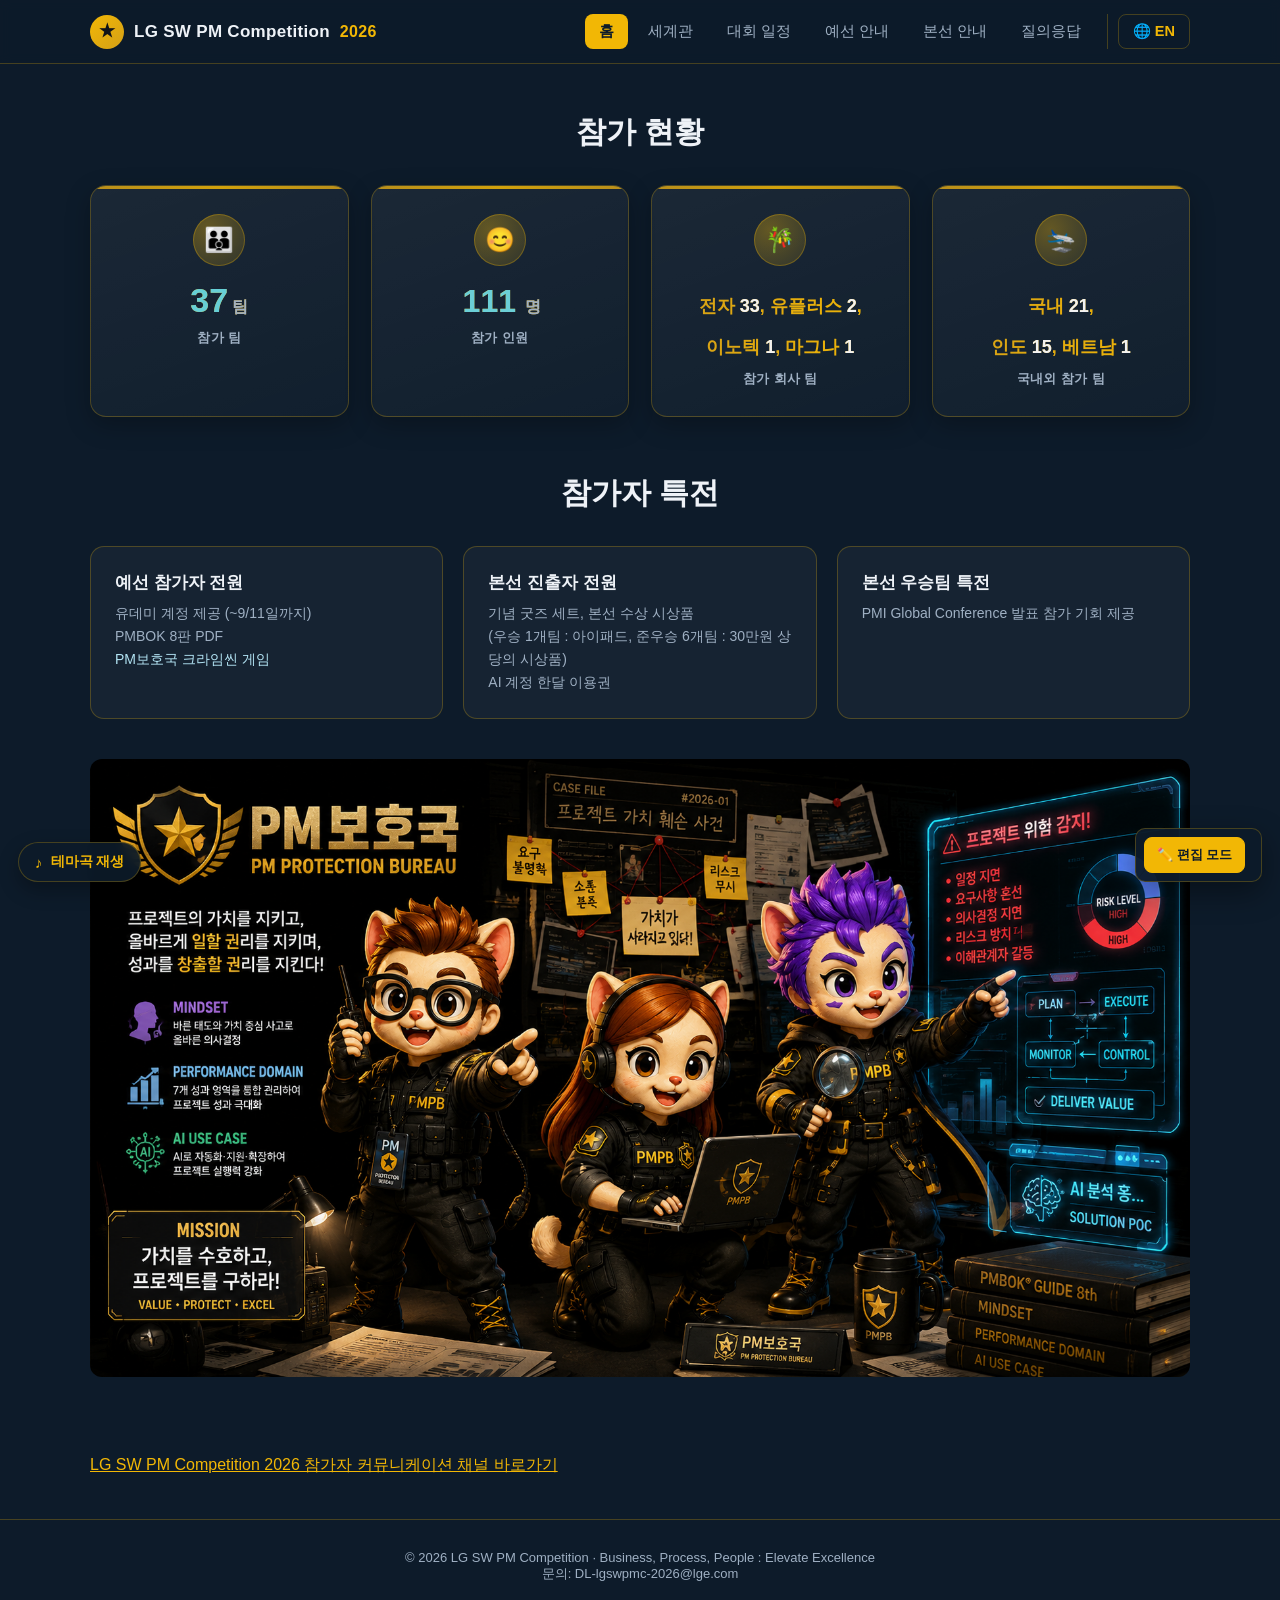
==== commit 6fd7bf97: "Update index.html" ====
--- a/index.html
+++ b/index.html
@@ -44,22 +44,22 @@
     <div class="dashboard-grid">
       <div class="stat-card">
         <div class="stat-icon">👪<br></div>
-        <div class="stat-value"><span style="color: rgb(121, 242, 251);"><span style="color: rgb(102, 207, 214);">36</span></span><span class="stat-unit">팀</span></div>
+        <div class="stat-value"><span style="color: rgb(121, 242, 251);"><span style="color: rgb(102, 207, 214);">37</span></span><span class="stat-unit">팀</span></div>
         <div class="stat-label">참가 팀</div>
       </div>
       <div class="stat-card">
         <div class="stat-icon">😊<br></div>
-        <div class="stat-value"><span class="stat-unit"><font color="#f2b705"><span style="font-size: 32px;"><span style="color: rgb(107, 207, 214);"><span style="color: rgb(106, 208, 215);"><span style="color: rgb(107, 207, 214);">108</span></span></span>&nbsp;</span></font>명</span></div>
+        <div class="stat-value"><span class="stat-unit"><font color="#f2b705"><span style="font-size: 32px;"><span style="color: rgb(107, 207, 214);"><span style="color: rgb(106, 208, 215);"><span style="color: rgb(107, 207, 214);">111</span></span></span>&nbsp;</span></font>명</span></div>
         <div class="stat-label">참가 인원</div>
       </div>
       <div class="stat-card">
         <div class="stat-icon">🎋</div>
-        <div class="stat-value"><span style="font-size: 18px;"><span style="font-size: 24px;"><span style="font-size: 18px;">전자 <span style="color: rgb(242, 242, 242);">32</span>, 유플러스&nbsp;</span></span></span><span style="color: rgb(242, 242, 242); font-size: 18px; background-color: rgba(255, 255, 255, 0.04);">2</span><span style="font-size: 18px;"><span style="font-size: 24px;"><span style="font-size: 18px;">,<br>이노텍&nbsp;</span></span></span><span style="color: rgb(242, 242, 242); font-size: 18px; background-color: rgba(255, 255, 255, 0.04);">1</span><span style="font-size: 18px;"><span style="font-size: 24px;"><span style="font-size: 18px;">, 마그나 <font color="#f2f2f2">1</font></span></span></span></div>
+        <div class="stat-value"><span style="font-size: 18px;"><span style="font-size: 24px;"><span style="font-size: 18px;">전자 <span style="color: rgb(242, 242, 242);">33</span>, 유플러스&nbsp;</span></span></span><span style="color: rgb(242, 242, 242); font-size: 18px; background-color: rgba(255, 255, 255, 0.04);">2</span><span style="font-size: 18px;"><span style="font-size: 24px;"><span style="font-size: 18px;">,<br>이노텍&nbsp;</span></span></span><span style="color: rgb(242, 242, 242); font-size: 18px; background-color: rgba(255, 255, 255, 0.04);">1</span><span style="font-size: 18px;"><span style="font-size: 24px;"><span style="font-size: 18px;">, 마그나 <font color="#f2f2f2">1</font></span></span></span></div>
         <div class="stat-label">참가 회사 팀</div>
       </div>
       <div class="stat-card">
         <div class="stat-icon">🛬</div>
-        <div class="stat-value"><span style="background-color: rgba(255, 255, 255, 0.04); font-size: 18px;">국내&nbsp;<span style="color: rgb(242, 242, 242);">20</span>,<br>인도&nbsp;</span><span style="background-color: rgba(255, 255, 255, 0.04); color: rgb(242, 242, 242); font-size: 18px;">15</span><span style="background-color: rgba(255, 255, 255, 0.04); font-size: 18px;">, 베트남&nbsp;</span><span style="background-color: rgba(255, 255, 255, 0.04); color: rgb(242, 242, 242); font-size: 18px;">1</span></div>
+        <div class="stat-value"><span style="background-color: rgba(255, 255, 255, 0.04); font-size: 18px;">국내&nbsp;<span style="color: rgb(242, 242, 242);">21</span>,<br>인도&nbsp;</span><span style="background-color: rgba(255, 255, 255, 0.04); color: rgb(242, 242, 242); font-size: 18px;">15</span><span style="background-color: rgba(255, 255, 255, 0.04); font-size: 18px;">, 베트남&nbsp;</span><span style="background-color: rgba(255, 255, 255, 0.04); color: rgb(242, 242, 242); font-size: 18px;">1</span></div>
         <div class="stat-label">국내외 참가 팀</div></div></div>
 
     <div class="section-head" style="margin-top: 56px;">
@@ -101,4 +101,4 @@
 
 
 
-</body></html>+</body></html>
--- a/assets/css/style.css
+++ b/assets/css/style.css
@@ -402,34 +402,42 @@
   from {
     opacity: 0;
     transform: translateY(16px);
-    filter: blur(3px);
   }
   to {
     opacity: 1;
     transform: translateY(0);
-    filter: blur(0);
   }
 }
 
+/* JS가 애니메이션을 지원 감지 후 hide 클래스를 추가할 때만 숨김.
+   지원 안 되는 환경(VDI·IE 호환 모드)에서는 항상 보임. */
 .reveal-line {
+  opacity: 1;
+}
+
+.js-reveal-ready .reveal-line {
   opacity: 0;
   animation: loreReveal 1s cubic-bezier(0.22, 1, 0.36, 1) forwards;
 }
 
-.reveal-line.reveal-0 { animation-delay: 0s; }
-.reveal-line.reveal-1 { animation-delay: 0.3s; }
-.reveal-line.reveal-2 { animation-delay: 1.4s; }
-.reveal-line.reveal-3 { animation-delay: 2.5s; }
-.reveal-line.reveal-4 { animation-delay: 3.7s; }
-.reveal-line.reveal-5 { animation-delay: 4.8s; }
-.reveal-line.reveal-6 { animation-delay: 5.7s; }
+.js-reveal-ready .reveal-line.reveal-0 { animation-delay: 0s; }
+.js-reveal-ready .reveal-line.reveal-1 { animation-delay: 0.3s; }
+.js-reveal-ready .reveal-line.reveal-2 { animation-delay: 1.4s; }
+.js-reveal-ready .reveal-line.reveal-3 { animation-delay: 2.5s; }
+.js-reveal-ready .reveal-line.reveal-4 { animation-delay: 3.7s; }
+.js-reveal-ready .reveal-line.reveal-5 { animation-delay: 4.8s; }
+.js-reveal-ready .reveal-line.reveal-6 { animation-delay: 5.7s; }
+
+/* 모션 감소 설정 환경: transform 없이 opacity 페이드만 유지 (순차 등장 효과는 살림) */
+@keyframes loreRevealFade {
+  from { opacity: 0; }
+  to   { opacity: 1; }
+}
 
 @media (prefers-reduced-motion: reduce) {
-  .reveal-line {
-    animation: none;
-    opacity: 1;
+  .js-reveal-ready .reveal-line {
+    animation: loreRevealFade 0.8s ease forwards;
     transform: none;
-    filter: none;
   }
 }
 
